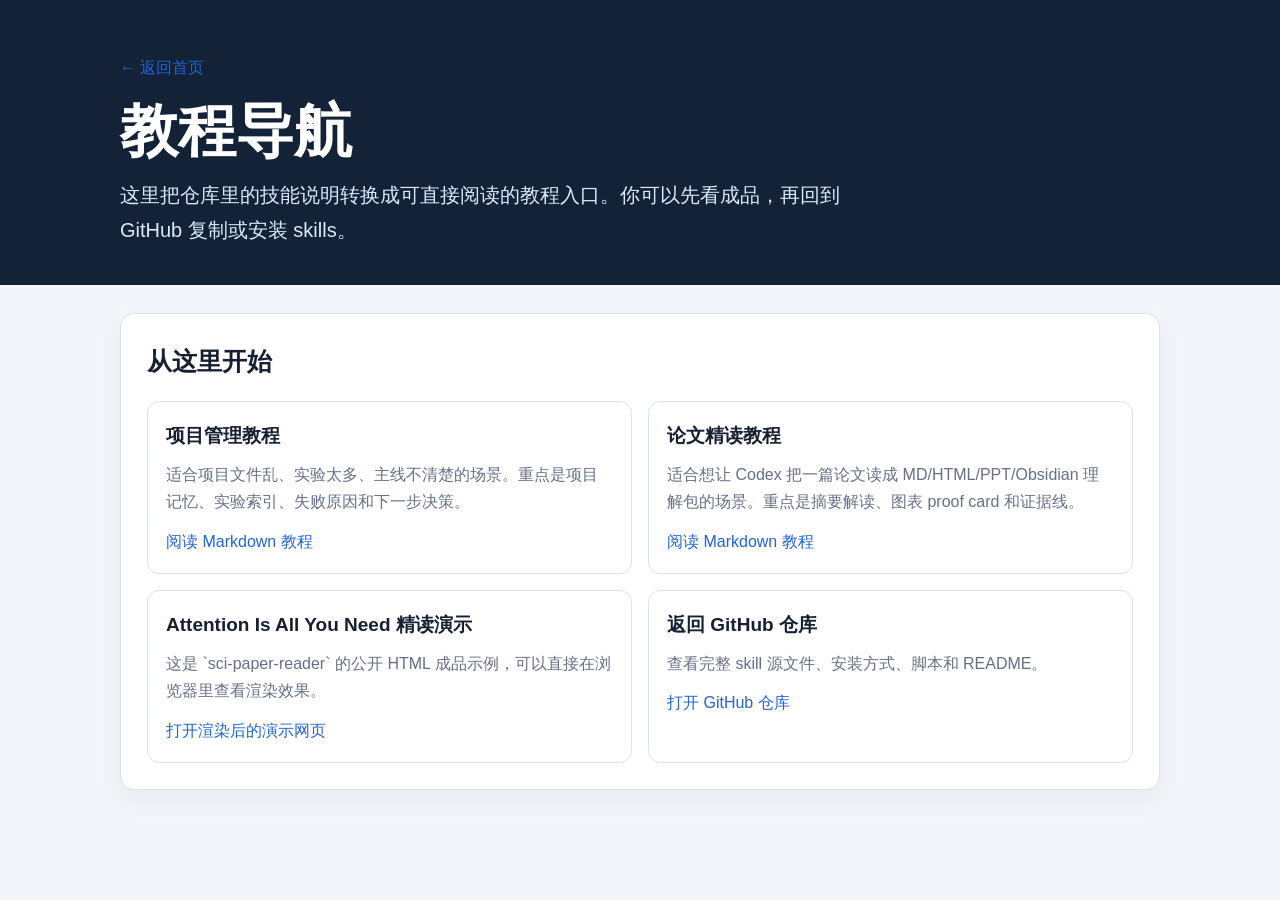
==== docs/tutorials/index.html @ ad9ccc22 "Add GitHub Pages tutorial site" ====
<!doctype html>
<html lang="zh-CN">
<head>
  <meta charset="utf-8">
  <meta name="viewport" content="width=device-width, initial-scale=1">
  <title>教程导航｜SCI Research Codex Skills</title>
  <style>
    :root {
      --ink: #172033;
      --muted: #667085;
      --line: #d9e2ef;
      --card: #ffffff;
      --blue: #2264d1;
    }
    * { box-sizing: border-box; }
    body {
      margin: 0;
      font-family: -apple-system, BlinkMacSystemFont, "Segoe UI", "Noto Sans SC", "Microsoft YaHei", Arial, sans-serif;
      color: var(--ink);
      background: #f2f5f9;
      line-height: 1.72;
    }
    a { color: var(--blue); text-decoration: none; }
    a:hover { text-decoration: underline; }
    header {
      background: #132237;
      color: #fff;
      padding: 54px 22px 38px;
    }
    .wrap { max-width: 1040px; margin: 0 auto; }
    h1 { margin: 0; font-size: clamp(34px, 5vw, 58px); line-height: 1.08; }
    .subtitle { margin: 16px 0 0; max-width: 780px; color: #dbeafe; font-size: 20px; }
    main { padding: 28px 22px 62px; }
    section {
      max-width: 1040px;
      margin: 0 auto 22px;
      background: var(--card);
      border: 1px solid var(--line);
      border-radius: 14px;
      padding: 26px;
      box-shadow: 0 10px 28px rgba(16, 32, 51, .05);
    }
    h2 { margin: 0 0 12px; font-size: 25px; }
    .grid {
      display: grid;
      grid-template-columns: repeat(2, minmax(0, 1fr));
      gap: 16px;
      margin-top: 18px;
    }
    .card {
      border: 1px solid var(--line);
      border-radius: 12px;
      background: #fff;
      padding: 18px;
      min-height: 170px;
    }
    .card h3 { margin: 0 0 8px; font-size: 19px; }
    .card p { margin: 0 0 12px; color: var(--muted); }
    .back { display: inline-flex; margin-bottom: 18px; }
    @media (max-width: 760px) {
      .grid { grid-template-columns: 1fr; }
    }
  </style>
</head>
<body>
  <header>
    <div class="wrap">
      <a class="back" href="../">← 返回首页</a>
      <h1>教程导航</h1>
      <p class="subtitle">这里把仓库里的技能说明转换成可直接阅读的教程入口。你可以先看成品，再回到 GitHub 复制或安装 skills。</p>
    </div>
  </header>
  <main>
    <section>
      <h2>从这里开始</h2>
      <div class="grid">
        <article class="card">
          <h3>项目管理教程</h3>
          <p>适合项目文件乱、实验太多、主线不清楚的场景。重点是项目记忆、实验索引、失败原因和下一步决策。</p>
          <a href="project-management.md">阅读 Markdown 教程</a>
        </article>
        <article class="card">
          <h3>论文精读教程</h3>
          <p>适合想让 Codex 把一篇论文读成 MD/HTML/PPT/Obsidian 理解包的场景。重点是摘要解读、图表 proof card 和证据线。</p>
          <a href="paper-deepread.md">阅读 Markdown 教程</a>
        </article>
        <article class="card">
          <h3>Attention Is All You Need 精读演示</h3>
          <p>这是 `sci-paper-reader` 的公开 HTML 成品示例，可以直接在浏览器里查看渲染效果。</p>
          <a href="examples/attention-is-all-you-need/">打开渲染后的演示网页</a>
        </article>
        <article class="card">
          <h3>返回 GitHub 仓库</h3>
          <p>查看完整 skill 源文件、安装方式、脚本和 README。</p>
          <a href="https://github.com/godzhiwzz-create/sci-research-codex-skills">打开 GitHub 仓库</a>
        </article>
      </div>
    </section>
  </main>
</body>
</html>
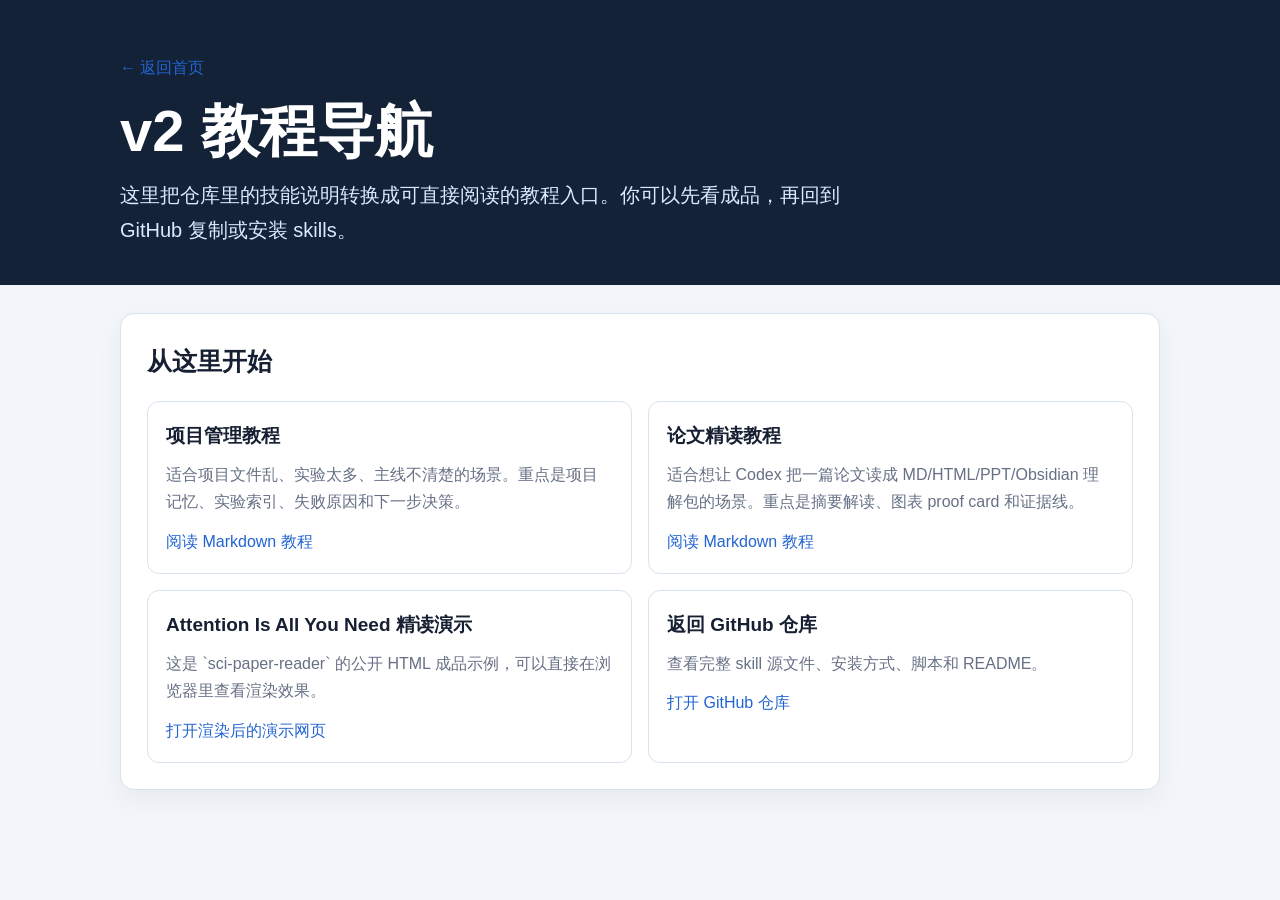
==== commit ebd37a5e: "Unify SCI research lifecycle and add full validation" ====
--- a/docs/tutorials/index.html
+++ b/docs/tutorials/index.html
@@ -66,7 +66,7 @@
   <header>
     <div class="wrap">
       <a class="back" href="../">← 返回首页</a>
-      <h1>教程导航</h1>
+      <h1>v2 教程导航</h1>
       <p class="subtitle">这里把仓库里的技能说明转换成可直接阅读的教程入口。你可以先看成品，再回到 GitHub 复制或安装 skills。</p>
     </div>
   </header>
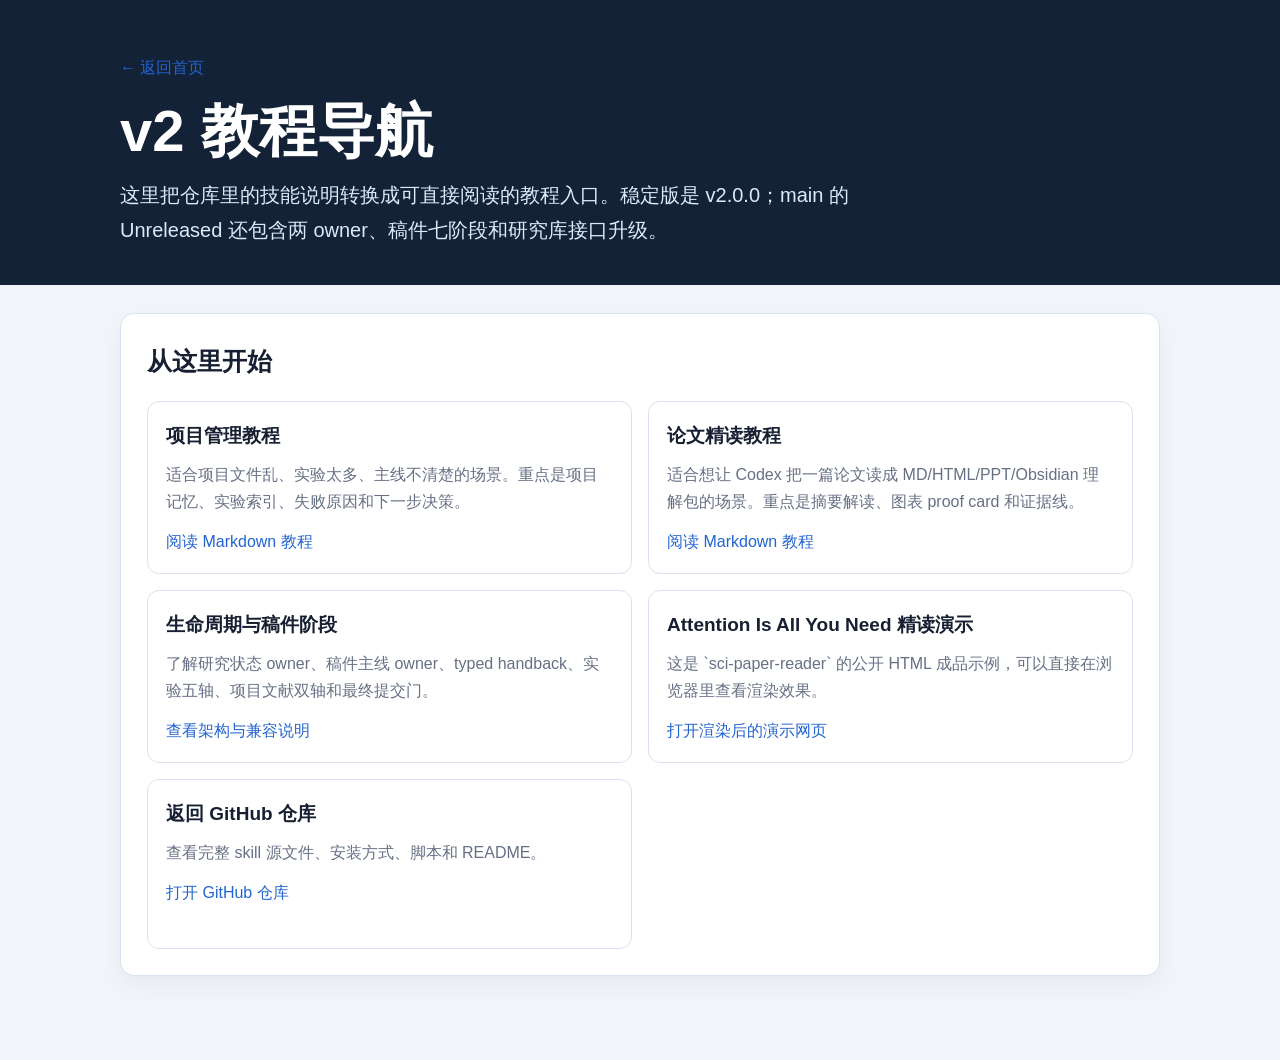
==== commit a88646ab: "Upgrade research and manuscript lifecycles" ====
--- a/docs/tutorials/index.html
+++ b/docs/tutorials/index.html
@@ -67,7 +67,7 @@
     <div class="wrap">
       <a class="back" href="../">← 返回首页</a>
       <h1>v2 教程导航</h1>
-      <p class="subtitle">这里把仓库里的技能说明转换成可直接阅读的教程入口。你可以先看成品，再回到 GitHub 复制或安装 skills。</p>
+      <p class="subtitle">这里把仓库里的技能说明转换成可直接阅读的教程入口。稳定版是 v2.0.0；main 的 Unreleased 还包含两 owner、稿件七阶段和研究库接口升级。</p>
     </div>
   </header>
   <main>
@@ -85,6 +85,11 @@
           <a href="paper-deepread.md">阅读 Markdown 教程</a>
         </article>
         <article class="card">
+          <h3>生命周期与稿件阶段</h3>
+          <p>了解研究状态 owner、稿件主线 owner、typed handback、实验五轴、项目文献双轴和最终提交门。</p>
+          <a href="../architecture-v2.md">查看架构与兼容说明</a>
+        </article>
+        <article class="card">
           <h3>Attention Is All You Need 精读演示</h3>
           <p>这是 `sci-paper-reader` 的公开 HTML 成品示例，可以直接在浏览器里查看渲染效果。</p>
           <a href="examples/attention-is-all-you-need/">打开渲染后的演示网页</a>
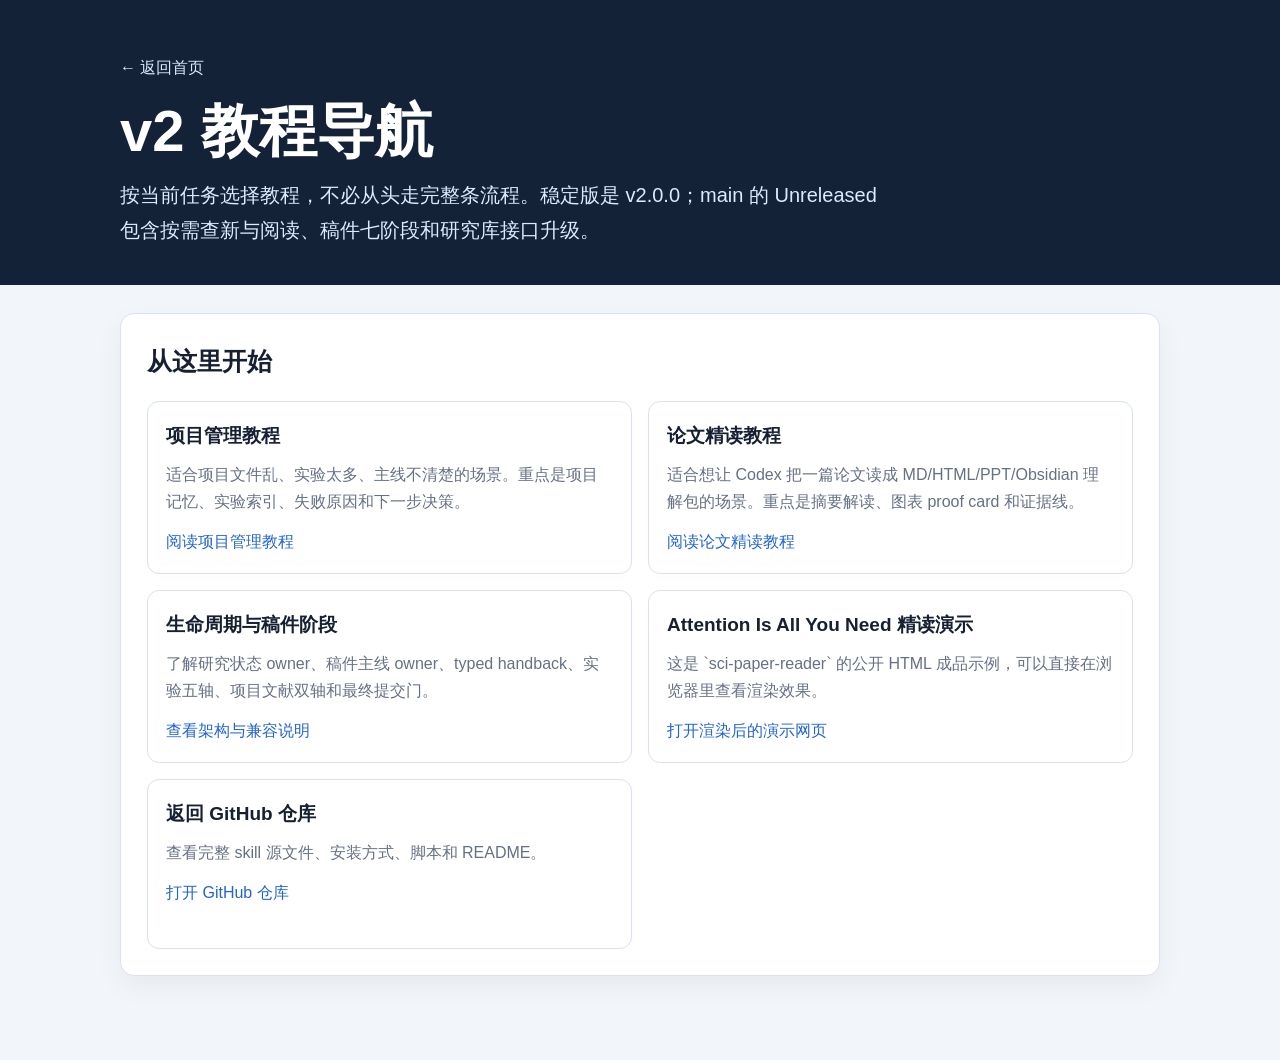
==== commit a4697aad: "Refresh repository homepage and task-based navigation" ====
--- a/docs/tutorials/index.html
+++ b/docs/tutorials/index.html
@@ -56,7 +56,8 @@
     }
     .card h3 { margin: 0 0 8px; font-size: 19px; }
     .card p { margin: 0 0 12px; color: var(--muted); }
-    .back { display: inline-flex; margin-bottom: 18px; }
+    .back { display: inline-flex; margin-bottom: 18px; color: #dbeafe; }
+    a:focus-visible { outline: 3px solid #bc7a00; outline-offset: 4px; }
     @media (max-width: 760px) {
       .grid { grid-template-columns: 1fr; }
     }
@@ -67,7 +68,7 @@
     <div class="wrap">
       <a class="back" href="../">← 返回首页</a>
       <h1>v2 教程导航</h1>
-      <p class="subtitle">这里把仓库里的技能说明转换成可直接阅读的教程入口。稳定版是 v2.0.0；main 的 Unreleased 还包含两 owner、稿件七阶段和研究库接口升级。</p>
+      <p class="subtitle">按当前任务选择教程，不必从头走完整条流程。稳定版是 v2.0.0；main 的 Unreleased 包含按需查新与阅读、稿件七阶段和研究库接口升级。</p>
     </div>
   </header>
   <main>
@@ -77,17 +78,17 @@
         <article class="card">
           <h3>项目管理教程</h3>
           <p>适合项目文件乱、实验太多、主线不清楚的场景。重点是项目记忆、实验索引、失败原因和下一步决策。</p>
-          <a href="project-management.md">阅读 Markdown 教程</a>
+          <a href="https://github.com/godzhiwzz-create/sci-research-codex-skills/blob/main/docs/tutorials/project-management.md">阅读项目管理教程</a>
         </article>
         <article class="card">
           <h3>论文精读教程</h3>
           <p>适合想让 Codex 把一篇论文读成 MD/HTML/PPT/Obsidian 理解包的场景。重点是摘要解读、图表 proof card 和证据线。</p>
-          <a href="paper-deepread.md">阅读 Markdown 教程</a>
+          <a href="https://github.com/godzhiwzz-create/sci-research-codex-skills/blob/main/docs/tutorials/paper-deepread.md">阅读论文精读教程</a>
         </article>
         <article class="card">
           <h3>生命周期与稿件阶段</h3>
           <p>了解研究状态 owner、稿件主线 owner、typed handback、实验五轴、项目文献双轴和最终提交门。</p>
-          <a href="../architecture-v2.md">查看架构与兼容说明</a>
+          <a href="https://github.com/godzhiwzz-create/sci-research-codex-skills/blob/main/docs/architecture-v2.md">查看架构与兼容说明</a>
         </article>
         <article class="card">
           <h3>Attention Is All You Need 精读演示</h3>
